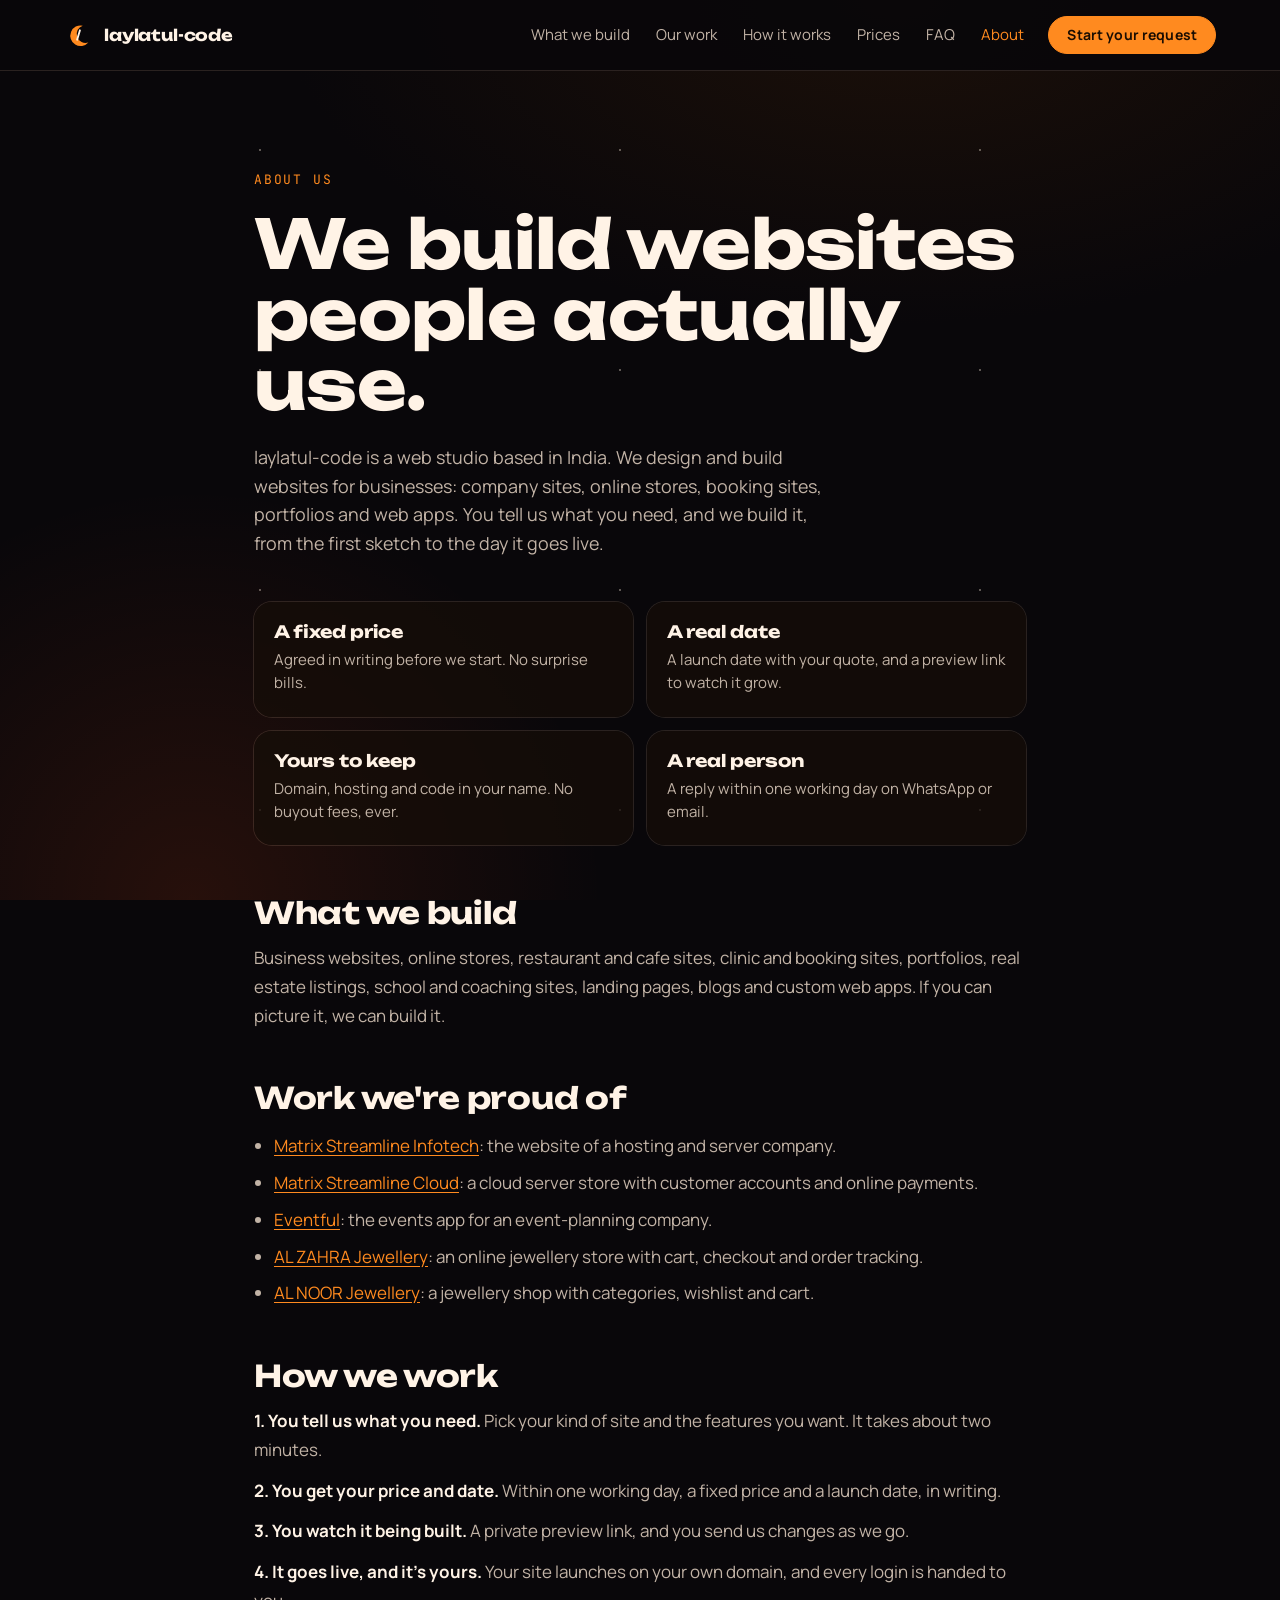
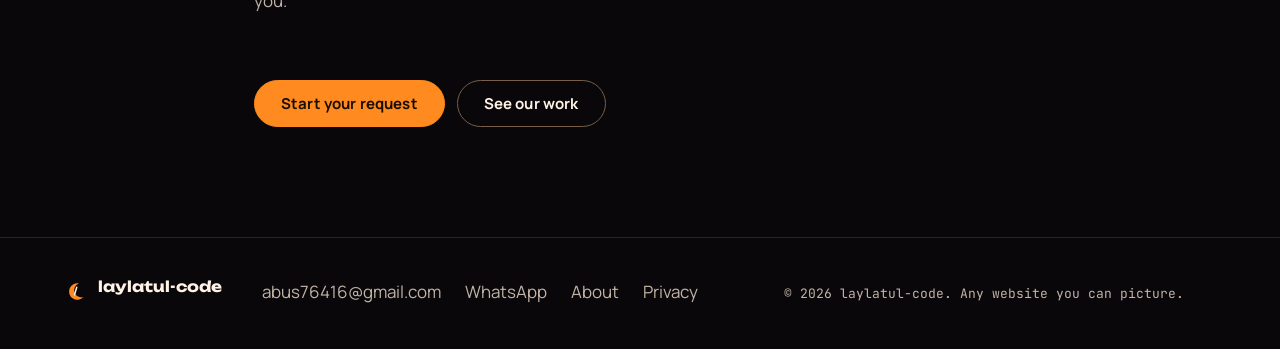
==== laylatul-code/about.html @ 0672c8dd "Our work section, About and Privacy pages, lighter on phones Our work: five live projects (Matrix St" ====
<!doctype html>
<html lang="en">
<head>
<meta charset="utf-8">
<meta name="viewport" content="width=device-width, initial-scale=1">
<title>About laylatul-code | Web studio</title>
<meta name="description" content="laylatul-code is a web studio in India that designs and builds websites for businesses, with a fixed price, a real date and everything in your name.">
<meta name="theme-color" content="#09070A">
<!-- DEPLOY STEP: og:url points at the GitHub Pages demo; change it when the site moves to its own domain. Add og:image once a share image exists. -->
<meta property="og:title" content="About laylatul-code | Web studio">
<meta property="og:description" content="laylatul-code is a web studio in India that designs and builds websites for businesses, with a fixed price, a real date and everything in your name.">
<meta property="og:type" content="website">
<meta property="og:url" content="https://syedjunaid07-max.github.io/laylatul-code/about.html">
<link rel="icon" href="data:image/svg+xml,%3Csvg xmlns='http://www.w3.org/2000/svg' viewBox='0 0 64 64'%3E%3Crect width='64' height='64' rx='14' fill='%2309070A'/%3E%3Cpath d='M40 12a22 22 0 1 0 12 36A18 18 0 1 1 40 12z' fill='%23FF8A1F'/%3E%3Cpath d='M34 22l-6 20' stroke='%23FFF3E6' stroke-width='4' stroke-linecap='round'/%3E%3C/svg%3E">
<link rel="preconnect" href="https://fonts.googleapis.com">
<link rel="preconnect" href="https://fonts.gstatic.com" crossorigin>
<link href="https://fonts.googleapis.com/css2?family=JetBrains+Mono:wght@400;500&family=Manrope:wght@400;500;700&family=Unbounded:wght@500;700&display=swap" rel="stylesheet">
<link rel="stylesheet" href="assets/style.css?v=dev">
</head>
<body>
<a class="skip" href="#main">Skip to content</a>

<div class="env" aria-hidden="true"><div class="stars s1"></div><div class="stars s2"></div><div class="glow"></div></div>

<nav class="nav solid" aria-label="Main">
  <a class="brand" href="./" aria-label="laylatul-code home">
    <svg class="mark" viewBox="0 0 64 64" aria-hidden="true"><path d="M40 12a22 22 0 1 0 12 36A18 18 0 1 1 40 12z" fill="currentColor"/><path d="M34 22l-6 20" stroke="var(--text-primary)" stroke-width="4" stroke-linecap="round"/></svg>
    <span>laylatul-code</span>
  </a>
  <div class="nav-links">
    <a href="./#types">What we build</a>
    <a href="./#work">Our work</a>
    <a href="./#how">How it works</a>
    <a href="./#prices">Prices</a>
    <a href="./#faq">FAQ</a>
    <a href="about.html" aria-current="page">About</a>
  </div>
  <a class="btn btn-sm" href="./#build">Start your request</a>
</nav>

<main id="main" class="page" tabindex="-1">
  <p class="label">About us</p>
  <h1>We build websites people actually use.</h1>
  <p class="lede">laylatul-code is a web studio based in India. We design and build websites for businesses: company sites, online stores, booking sites, portfolios and web apps. You tell us what you need, and we build it, from the first sketch to the day it goes live.</p>

  <div class="facts">
    <div class="fact"><b>A fixed price</b>Agreed in writing before we start. No surprise bills.</div>
    <div class="fact"><b>A real date</b>A launch date with your quote, and a preview link to watch it grow.</div>
    <div class="fact"><b>Yours to keep</b>Domain, hosting and code in your name. No buyout fees, ever.</div>
    <div class="fact"><b>A real person</b>A reply within one working day on WhatsApp or email.</div>
  </div>

  <div class="prose">
    <h2>What we build</h2>
    <p>Business websites, online stores, restaurant and cafe sites, clinic and booking sites, portfolios, real estate listings, school and coaching sites, landing pages, blogs and custom web apps. If you can picture it, we can build it.</p>

    <h2>Work we're proud of</h2>
    <ul>
      <li><a href="https://www.matrixstreamline.com/" target="_blank" rel="noopener">Matrix Streamline Infotech</a>: the website of a hosting and server company.</li>
      <li><a href="https://my.matrixstreamline.com" target="_blank" rel="noopener">Matrix Streamline Cloud</a>: a cloud server store with customer accounts and online payments.</li>
      <li><a href="https://app.heyeventful.com/events" target="_blank" rel="noopener">Eventful</a>: the events app for an event-planning company.</li>
      <li><a href="https://alzahrajewels.com/" target="_blank" rel="noopener">AL ZAHRA Jewellery</a>: an online jewellery store with cart, checkout and order tracking.</li>
      <li><a href="https://syedjunaid07-max.github.io/alnoor-jewellery/shop.html" target="_blank" rel="noopener">AL NOOR Jewellery</a>: a jewellery shop with categories, wishlist and cart.</li>
    </ul>

    <h2>How we work</h2>
    <p><strong>1. You tell us what you need.</strong> Pick your kind of site and the features you want. It takes about two minutes.</p>
    <p><strong>2. You get your price and date.</strong> Within one working day, a fixed price and a launch date, in writing.</p>
    <p><strong>3. You watch it being built.</strong> A private preview link, and you send us changes as we go.</p>
    <p><strong>4. It goes live, and it's yours.</strong> Your site launches on your own domain, and every login is handed to you.</p>
  </div>

  <div class="page-cta">
    <a class="btn" href="./#build">Start your request</a>
    <a class="btn btn-ghost" href="./#work">See our work</a>
  </div>
</main>

<footer class="foot">
  <div class="foot-brand"><svg class="mark" viewBox="0 0 64 64" aria-hidden="true"><path d="M40 12a22 22 0 1 0 12 36A18 18 0 1 1 40 12z" fill="currentColor"/><path d="M34 22l-6 20" stroke="var(--text-primary)" stroke-width="4" stroke-linecap="round"/></svg><span>laylatul-code</span></div>
  <div class="foot-links">
    <a href="mailto:abus76416@gmail.com">abus76416@gmail.com</a>
    <a href="./#build">WhatsApp</a>
    <a href="about.html">About</a>
    <a href="privacy.html">Privacy</a>
  </div>
  <p class="mono small">&copy; <span id="yr">2026</span> laylatul-code. Any website you can picture.</p>
</footer>
<script>document.getElementById('yr').textContent = new Date().getFullYear();</script>
</body>
</html>
---- laylatul-code/assets/style.css ----
:root{
  --canvas:#09070A;
  --panel:#15100F;
  --panel-2:#1E1612;
  --accent:#FF8A1F;
  --accent-hover:#FFB352;
  --accent-muted:rgba(255,138,31,.22);
  --violet:#FF4D1F;
  --text-secondary:#C2B3A6;
  --text-primary:#FFF3E6;
  --line:rgba(214,180,150,.16);
  --line-strong:#7A5E48;
  --ink:#1a0d02;
  --ease-out:cubic-bezier(.16,1,.3,1);
  --ease-io:cubic-bezier(.65,0,.35,1);
  --f-display:"Unbounded",system-ui,sans-serif;
  --f-body:"Manrope",system-ui,sans-serif;
  --f-mono:"JetBrains Mono",ui-monospace,monospace;
  --tshadow:0 1px 2px rgba(6,4,4,.95),0 3px 12px rgba(6,4,4,.78),0 10px 44px rgba(6,4,4,.8);
  --gut:clamp(16px,5vw,72px);
}
*{box-sizing:border-box}
html{overflow-x:hidden;overflow-x:clip;scroll-behavior:smooth;-webkit-text-size-adjust:100%}
body{margin:0;overflow-x:hidden;overflow-x:clip;background:var(--canvas);color:var(--text-primary);font:400 17px/1.6 var(--f-body);-webkit-font-smoothing:antialiased;animation:pagein .9s var(--ease-out) both}
@keyframes pagein{from{opacity:0}to{opacity:1}}
h1,h2,h3{font-family:var(--f-display);font-weight:700;line-height:1.08;letter-spacing:-.01em;margin:0}
h2{font-size:clamp(30px,4.6vw,58px)}
h3{font-size:clamp(17px,1.5vw,20px);font-weight:500;line-height:1.25}
p{margin:0}
a{color:inherit}
.mono,.label,.kicker{font-family:var(--f-mono)}
.label{font-size:13px;letter-spacing:.14em;text-transform:uppercase;color:var(--accent);margin-bottom:18px}
.lede{color:var(--text-secondary);font-size:clamp(17px,1.4vw,19px);max-width:52ch;margin-top:18px}
.small{font-size:13px}
.skip{position:fixed;left:16px;top:-60px;z-index:100;background:var(--accent);color:var(--ink);padding:10px 16px;border-radius:10px;font-weight:700;transition:top .3s var(--ease-out)}
.skip:focus{top:16px}
:focus-visible{outline:2px solid var(--accent);outline-offset:3px;border-radius:6px}
main:focus{outline:none}

/* buttons */
.btn{--b:var(--accent);display:inline-flex;align-items:center;justify-content:center;gap:10px;padding:15px 26px;border-radius:999px;border:1.5px solid var(--b);background:var(--accent);color:var(--ink);font:700 15px/1 var(--f-body);letter-spacing:.01em;text-decoration:none;cursor:pointer;position:relative;transition:background .35s var(--ease-out),color .35s var(--ease-out),transform .35s var(--ease-out),box-shadow .35s var(--ease-out)}
.btn:hover{background:var(--accent-hover);transform:translateY(-2px);box-shadow:0 10px 30px -8px rgba(255,138,31,.55)}
.btn-ghost{background:transparent;color:var(--text-primary);--b:var(--line-strong)}
.btn-ghost:hover{background:rgba(255,138,31,.08);color:var(--accent-hover);border-color:var(--accent);box-shadow:none}
.btn-sm{padding:11px 18px;font-size:14px}
@media (pointer:coarse){.btn{min-height:44px;display:inline-flex;align-items:center;justify-content:center}}

/* environment layer */
.env{position:fixed;inset:0;z-index:-1;pointer-events:none;overflow:hidden;background:radial-gradient(ellipse 80% 60% at 70% 0%,#1c1009 0%,var(--canvas) 60%)}
.stars{position:absolute;inset:-50% 0 0 0;background-repeat:repeat}
.stars.s1{background-image:radial-gradient(1px 1px at 20px 30px,#ffe1c2 50%,transparent 51%),radial-gradient(1px 1px at 140px 90px,#ffc896 50%,transparent 51%),radial-gradient(1.5px 1.5px at 260px 160px,#fff0de 50%,transparent 51%),radial-gradient(1px 1px at 320px 20px,#ffb070 50%,transparent 51%);background-size:360px 220px;opacity:.35;animation:drift 120s linear infinite;animation-delay:-30s}
.stars.s2{background-image:radial-gradient(1px 1px at 60px 120px,#FF8A1F 50%,transparent 51%),radial-gradient(1px 1px at 200px 40px,#ff9a5a 50%,transparent 51%);background-size:300px 300px;opacity:.25;animation:drift 90s linear infinite;animation-delay:-12s}
.env .glow{position:absolute;width:70vmax;height:70vmax;left:-20vmax;bottom:-35vmax;border-radius:50%;background:radial-gradient(circle,rgba(255,80,20,.12),transparent 65%);animation:breathe 70s ease-in-out infinite;animation-delay:-20s}
@keyframes drift{to{transform:translateY(50%)}}
@keyframes breathe{50%{transform:translate(10vmax,-6vmax) scale(1.15)}}
body.paused *,body.paused *::before,body.paused *::after{animation-play-state:paused!important}

/* nav */
.nav{position:fixed;top:0;left:0;right:0;z-index:50;display:flex;align-items:center;gap:24px;padding:16px var(--gut);transition:background .5s var(--ease-out),border-color .5s;border-bottom:1px solid transparent}
.nav.solid{background:rgba(9,7,10,.93);border-color:var(--line)}
.brand{display:flex;align-items:center;gap:10px;text-decoration:none;font:700 16px/1 var(--f-display);letter-spacing:-.01em}
.mark{width:30px;height:30px;color:var(--accent)}
.nav-links{display:flex;gap:26px;margin-left:auto}
.nav-links a{font-size:15px;color:var(--text-secondary);text-decoration:none;transition:color .3s}
.nav-links a:hover{color:var(--text-primary)}
@media (max-width:900px){.nav-links{display:none}.nav .btn{margin-left:auto}}
@media (max-width:420px){.brand span{display:none}}

/* hero */
.hero{position:relative;height:600vh}
.stage{position:sticky;top:0;height:100vh;height:100svh;overflow:hidden}
.poster,.night,#hero-video{position:absolute;inset:0;width:100%;height:100%}
.poster{background:radial-gradient(ellipse 60% 50% at 64% 62%,rgba(255,138,31,.10),transparent 70%),linear-gradient(180deg,#060405 0%,#120b08 70%,#09070A 100%);background-size:cover;background-position:center}
#hero-video{object-fit:cover;opacity:0;transition:opacity 1s var(--ease-out);will-change:transform;transform:translateZ(0)}
.stage.video-ready #hero-video{opacity:1}
.stage.video-ready .night{opacity:0}
.night{transition:opacity 1s var(--ease-out)}
.scrim{position:absolute;inset:0;pointer-events:none;background:radial-gradient(ellipse 120% 90% at 60% 45%,rgba(10,8,8,0) 35%,rgba(8,6,6,.62) 100%)}
.ring{position:absolute;right:var(--gut);bottom:32px;width:40px;height:40px;color:var(--accent);opacity:0;transform:rotate(-90deg);transition:opacity .5s}
.stage.loading .ring{opacity:.8}

.band{position:absolute;left:var(--gut);top:50%;transform:translateY(-50%);width:min(560px,40vw);opacity:0;text-shadow:var(--tshadow);pointer-events:none;z-index:3}
.band.live{pointer-events:auto}
.band::before{content:"";position:absolute;inset:-26% -22%;z-index:-1;pointer-events:none;opacity:calc(.35 + .65*var(--k,1));background:radial-gradient(ellipse 74% 66% at 45% 50%,rgba(6,6,6,.9) 0%,rgba(6,6,6,.7) 48%,rgba(6,6,6,0) 78%)}
.band h1,.band h2{font-size:clamp(34px,5.2vw,74px);line-height:1.04}
.band .sub{margin-top:22px;color:#F2E3D3;font-size:clamp(17px,1.5vw,20px);max-width:40ch}
.band .btn{text-shadow:none}
.kicker{display:inline-block;font-size:13px;letter-spacing:.12em;color:var(--accent);margin-bottom:22px;padding:7px 12px}
.chip{background:rgba(10,7,6,.82);border:1px solid rgba(150,110,80,.35);border-radius:10px;text-shadow:0 1px 3px rgba(6,4,4,.85)}
.b4::before{opacity:calc(.35 + .65*var(--k,1));background:radial-gradient(ellipse 74% 66% at 40% 50%,rgba(6,6,6,.9) 0%,rgba(6,6,6,.7) 48%,rgba(6,6,6,0) 78%)}
.cta-row{display:flex;flex-wrap:wrap;gap:14px;margin-top:30px}

/* split text */
.vh{position:absolute!important;width:1px;height:1px;overflow:hidden;clip:rect(0 0 0 0);white-space:nowrap}
.split .w{display:inline-block;white-space:nowrap}
.split .c{display:inline-block;will-change:transform,opacity}
/* drift-down: words fall into place */
.fx-drift .w{--kc:clamp(0,(var(--k,0) - var(--th,0))*2.8,1);opacity:var(--kc);transform:translateY(calc((1 - var(--kc))*-26px))}
.fx-drift .sub,.fx-drift .kicker,.fx-drift .cta-row{opacity:clamp(0,(var(--k,0) - .45)*3,1);transform:translateY(calc((1 - clamp(0,(var(--k,0) - .45)*3,1))*-12px))}
/* blur-to-sharp: mist clearing */
.h-blur{position:relative;display:grid}
.h-blur span{grid-area:1/1}
.h-blur .soft{filter:blur(10px);opacity:calc(1 - var(--k,0))}
.h-blur .sharp{opacity:var(--k,0);transform:scale(calc(.97 + .03*var(--k,0)))}
.fx-blur .sub{opacity:clamp(0,(var(--k,0) - .5)*3,1)}
/* scatter: particles gathering */
.fx-scatter .c{--kc:clamp(0,(var(--k,0) - var(--th,0))*2.6,1);opacity:var(--kc);transform:translate(calc((1 - var(--kc))*var(--jx,0px)),calc((1 - var(--kc))*var(--jy,0px))) rotate(calc((1 - var(--kc))*var(--jr,0deg)))}
.fx-scatter .sub{opacity:clamp(0,(var(--k,0) - .6)*3,1)}
/* rise into staged settle */
.fx-rise .w{--kc:clamp(0,(var(--k,0) - var(--th,0))*3,1);opacity:var(--kc);transform:translateY(calc((1 - var(--kc))*34px))}
.fx-rise .sub{--ks:clamp(0,(var(--k,0) - .62)*4,1);opacity:var(--ks);transform:translateY(calc((1 - var(--ks))*14px))}
.fx-rise .cta-row{--kb:clamp(0,(var(--k,0) - .76)*5,1);opacity:var(--kb);transform:translateY(calc((1 - var(--kb))*14px))}

.static-copy{display:none}
.cue{position:absolute;left:50%;bottom:26px;transform:translateX(-50%);display:flex;flex-direction:column;align-items:center;gap:8px;font:500 11px/1 var(--f-mono);letter-spacing:.2em;text-transform:uppercase;color:var(--text-secondary);transition:opacity .5s}
.cue i{width:1px;height:34px;background:linear-gradient(var(--accent),transparent);animation:cue 2.4s var(--ease-io) infinite;transform-origin:top}
@keyframes cue{0%{transform:scaleY(0)}50%{transform:scaleY(1)}100%{transform:scaleY(1);opacity:0}}
.stage.scrolled .cue{opacity:0}
.hud{position:absolute;right:var(--gut);bottom:30px;z-index:4;display:flex;gap:10px;align-items:baseline;padding:10px 14px;font:500 12px/1 var(--f-mono);letter-spacing:.12em;text-transform:uppercase;color:var(--text-secondary)}
.hud-n{color:var(--accent)}
.hud-t{color:var(--text-primary)}
.ring{bottom:84px}
@media (max-height:560px){.cue,.ring,.hud{display:none}}

/* phones and narrow screens: the journey plays full width, captions sit low, the action stays up top */
@media (max-width: 720px){
  .band,.b2{left:16px;right:16px;width:auto;top:auto;bottom:max(84px,11svh);transform:none;text-align:left}
  .band h1,.band h2{font-size:clamp(30px,9vw,44px)}
  .band .sub{margin-top:14px;font-size:16px}
  .band::before{inset:-30% -12% -20% -12%;background:radial-gradient(ellipse 80% 70% at 40% 55%,rgba(6,4,4,.78) 0%,rgba(6,4,4,.5) 50%,rgba(6,4,4,0) 78%)}
  .kicker{margin-bottom:14px}
  .cta-row{margin-top:20px}
  .hud{top:76px;bottom:auto;right:16px;padding:8px 10px;font-size:10px}
  .hud-l{display:none}
  .cue{bottom:18px}
}
/* static hero gates (must match JS GATES exactly) */
@media (orientation: landscape) and (pointer: coarse) and (max-height: 560px),(prefers-reduced-motion: reduce){
  .hero{height:auto}
  .stage{position:relative;height:auto;min-height:100svh;display:flex;align-items:flex-end}
  .band,#hero-video,.ring,.cue,.hud{display:none}
  .static-copy{display:block;position:relative;z-index:3;padding:120px var(--gut) 64px;text-shadow:var(--tshadow);max-width:720px}
  .static-copy::before{content:"";position:absolute;inset:10% -10% -10% -10%;z-index:-1;background:radial-gradient(ellipse 80% 70% at 40% 60%,rgba(6,4,4,.7),rgba(6,4,4,0) 76%)}
  .static-copy h1{font-size:clamp(32px,8.4vw,56px);line-height:1.06}
  .static-copy .sub{margin-top:18px;color:#F2E3D3;font-size:17px;max-width:40ch}
  .static-copy .btn{text-shadow:none}
}
/* slow-phone fallback: JS adds .hero-static, same rules as the gates above */
html.hero-static .hero{height:auto}
html.hero-static .stage{position:relative;height:auto;min-height:100svh;display:flex;align-items:flex-end}
html.hero-static .band,html.hero-static #hero-video,html.hero-static .ring,html.hero-static .cue,html.hero-static .hud{display:none}
html.hero-static .static-copy{display:block;position:relative;z-index:3;padding:120px var(--gut) 64px;text-shadow:var(--tshadow);max-width:720px}
html.hero-static .static-copy::before{content:"";position:absolute;inset:10% -10% -10% -10%;z-index:-1;background:radial-gradient(ellipse 80% 70% at 40% 60%,rgba(6,4,4,.7),rgba(6,4,4,0) 76%)}
html.hero-static .static-copy h1{font-size:clamp(32px,8.4vw,56px);line-height:1.06}
html.hero-static .static-copy .sub{margin-top:18px;color:#F2E3D3;font-size:17px;max-width:40ch}
html.hero-static .static-copy .btn{text-shadow:none}

/* sections */
main{position:relative;z-index:2}
section{position:relative;padding:clamp(90px,12vw,160px) var(--gut)}
.sec-head{max-width:820px;margin-bottom:clamp(40px,6vw,70px)}
.sec-head.center{margin-inline:auto;text-align:center}
.sec-head.center .lede{margin-inline:auto}

/* reveal choreography */
.reveal>*{opacity:0;transform:translateY(26px);transition:opacity .9s var(--ease-out),transform .9s var(--ease-out)}
.reveal.in>*{opacity:1;transform:none}
.reveal.in>*:nth-child(2){transition-delay:.08s}
.reveal.in>*:nth-child(3){transition-delay:.16s}
.reveal.in>*:nth-child(4){transition-delay:.24s}
.reveal.in>*:nth-child(5){transition-delay:.32s}
.reveal.in>*:nth-child(6){transition-delay:.4s}
.reveal.in>*:nth-child(7){transition-delay:.48s}
.reveal.in>*:nth-child(8){transition-delay:.56s}
.reveal.in>*:nth-child(9){transition-delay:.64s}
.reveal.in>*:nth-child(10){transition-delay:.72s}
.reveal.settled>*,.reveal.settled>*:nth-child(n){transition-delay:0s!important}

/* problem */
.problem{text-align:center;padding-top:clamp(110px,14vw,180px)}
.problem h2{margin-bottom:clamp(40px,5vw,64px)}
.quotes{list-style:none;margin:0 auto;padding:0;max-width:880px;display:grid;gap:clamp(18px,2.4vw,28px)}
.quotes li{position:relative;font:500 clamp(18px,2.2vw,28px)/1.35 var(--f-body);color:var(--text-primary);opacity:calc(1 - .55*var(--d,0));transition:opacity .4s;justify-self:center;max-width:36ch}
.quotes li:nth-child(even){font-style:italic}
.strike{background:linear-gradient(var(--accent),var(--accent)) no-repeat 0 58%/calc(var(--d,0)*100%) 2px;-webkit-box-decoration-break:slice;box-decoration-break:slice;padding:0 .1em;filter:drop-shadow(0 0 5px rgba(255,138,31,.45))}
.not-here{margin-top:clamp(40px,5vw,60px);font:700 clamp(40px,7vw,92px)/1 var(--f-display);color:var(--accent);opacity:var(--n,0);transform:scale(calc(.9 + .1*var(--n,0)));text-shadow:0 0 40px rgba(255,138,31,.35)}

/* promises: sticky title left, list right */
.promises{display:grid;grid-template-columns:minmax(0,5fr) minmax(0,7fr);gap:clamp(30px,6vw,100px);align-items:start}
.promises-head{position:sticky;top:120px}
.promise-list{list-style:none;margin:0;padding:0;display:grid;gap:0}
.promise-list li{display:grid;grid-template-columns:auto 1fr;gap:26px;align-items:baseline;padding:32px 0;border-top:1px solid var(--line)}
.promise-list li:last-child{border-bottom:1px solid var(--line)}
.promise-list .num{font:500 15px/1 var(--f-mono);color:var(--accent)}
.promise-list h3{font-size:clamp(20px,2vw,26px);margin-bottom:10px}
.promise-list p{color:var(--text-secondary);max-width:48ch}
@media (max-width:860px){.promises{grid-template-columns:1fr}.promises-head{position:static}}

/* types */
.type-grid{display:grid;grid-template-columns:repeat(5,minmax(0,1fr));gap:14px}
.type{position:relative;display:flex;flex-direction:column;align-items:flex-start;gap:6px;text-align:left;padding:22px 20px 22px;border-radius:18px;border:1px solid var(--line);background:linear-gradient(180deg,rgba(32,22,16,.75),rgba(22,15,11,.6));color:var(--text-primary);font:inherit;cursor:pointer;overflow:hidden;transition:border-color .4s var(--ease-out),transform .4s var(--ease-out),background .4s}
.type::after{content:"";position:absolute;inset:0;border-radius:inherit;background:radial-gradient(circle at 30% 0%,rgba(255,138,31,.18),transparent 60%);opacity:0;transition:opacity .4s}
.type:hover{border-color:var(--line-strong);transform:translateY(-4px)}
.type:hover::after{opacity:1}
.type svg{width:40px;height:40px;fill:none;stroke:var(--accent);stroke-width:1.8;stroke-linecap:round;stroke-linejoin:round;margin-bottom:12px}
.type b{font:500 16px/1.25 var(--f-display)}
.type span{font-size:14px;color:var(--text-secondary);line-height:1.4}
@media (max-width:1100px){.type-grid{grid-template-columns:repeat(3,minmax(0,1fr))}}
@media (max-width:620px){.type-grid{grid-template-columns:repeat(2,minmax(0,1fr))}.type{padding:18px 16px}}

/* how */
.how{overflow:hidden}
.steps{position:relative}
.steps-line{position:absolute;left:12.5%;right:12.5%;top:60px;width:75%;height:20px;overflow:visible}
.steps-line path{fill:none;stroke:var(--accent);stroke-width:2;stroke-dasharray:1;stroke-dashoffset:calc(1 - var(--d,0));vector-effect:non-scaling-stroke;filter:drop-shadow(0 0 6px rgba(255,138,31,.7))}
.steps ol{list-style:none;margin:0;padding:0;display:grid;grid-template-columns:repeat(4,minmax(0,1fr));gap:clamp(18px,3vw,40px);text-align:center}
.step-art{width:120px;height:120px;margin:0 auto 22px;border-radius:50%;display:grid;place-items:center;background:radial-gradient(circle,var(--panel-2),var(--canvas) 72%);border:1px solid var(--line);position:relative}
.step-art::after{content:"";position:absolute;inset:-6px;border-radius:50%;box-shadow:0 0 28px rgba(255,138,31,.35);opacity:0;animation:pulse 5s ease-in-out infinite}
.how.live .step-art::after{animation-name:pulse}
.how:not(.live) .step-art::after{animation-name:none}
.steps li:nth-child(2) .step-art::after{animation-delay:-1.2s}
.steps li:nth-child(3) .step-art::after{animation-delay:-2.4s}
.steps li:nth-child(4) .step-art::after{animation-delay:-3.6s}
@keyframes pulse{50%{opacity:1}}
.step-art svg{width:64px;height:64px;fill:none;stroke:var(--accent);stroke-width:2;stroke-linecap:round;stroke-linejoin:round}
.steps .num{display:block;font:500 13px/1 var(--f-mono);color:var(--accent);letter-spacing:.14em;margin-bottom:12px}
.steps h3{margin-bottom:10px}
.steps p{color:var(--text-secondary);font-size:16px;max-width:28ch;margin-inline:auto}
@media (max-width:900px){.steps ol{grid-template-columns:repeat(2,minmax(0,1fr));row-gap:50px}.steps-line{display:none}}
@media (max-width:520px){.steps ol{grid-template-columns:1fr}}

/* prices */
.plans{display:grid;grid-template-columns:repeat(3,minmax(0,1fr));gap:18px;align-items:stretch}
.plan{position:relative;display:flex;flex-direction:column;padding:34px 30px 30px;border-radius:24px;border:1px solid var(--line);background:linear-gradient(180deg,rgba(32,22,16,.8),rgba(22,15,11,.55))}
.plan.featured{border-color:rgba(255,138,31,.55);background:linear-gradient(180deg,rgba(52,30,14,.9),rgba(22,15,11,.7))}
.plan.featured::before{content:"";position:absolute;inset:-1px;border-radius:inherit;box-shadow:0 0 50px -10px rgba(255,138,31,.45);opacity:.5;pointer-events:none;animation:pulse 6s ease-in-out infinite;animation-delay:-2s}
.plan .tag{position:absolute;top:-13px;left:30px;font:500 12px/1 var(--f-mono);letter-spacing:.08em;background:var(--accent);color:var(--ink);padding:7px 12px;border-radius:999px}
.plan h3{font-size:22px}
.price{font:700 clamp(32px,3.4vw,44px)/1 var(--f-display);margin:18px 0 12px}
.price small{display:block;font:400 13px/1 var(--f-mono);color:var(--text-secondary);margin-bottom:8px;letter-spacing:.08em}
.fit{color:var(--text-secondary);font-size:15px;min-height:3.2em}
.plan ul{list-style:none;margin:24px 0 30px;padding:0;display:grid;gap:12px;font-size:15px}
.plan li{display:flex;gap:12px;align-items:baseline}
.plan li::before{content:"";flex:none;width:7px;height:7px;border-radius:50%;background:var(--accent);box-shadow:0 0 8px var(--accent);transform:translateY(-2px)}
.plan .btn{margin-top:auto;width:100%}
@media (max-width:960px){.plans{grid-template-columns:1fr;max-width:520px}}

/* builder */
.builder{display:grid;grid-template-columns:minmax(0,7fr) minmax(0,5fr);gap:clamp(24px,4vw,60px);align-items:start}
.bform fieldset{border:0;margin:0 0 34px;padding:0}
.bform legend{font:500 clamp(17px,1.6vw,20px)/1.3 var(--f-display);margin-bottom:16px;display:flex;align-items:baseline;gap:12px;padding:0}
.bform legend .mono{font-size:13px;color:var(--accent);border:1px solid var(--line-strong);border-radius:999px;width:28px;height:28px;display:inline-grid;place-items:center;flex:none;transform:translateY(-2px)}
.chips{display:flex;flex-wrap:wrap;gap:10px}
.chips label{position:relative;cursor:pointer}
.chips input{position:absolute;opacity:0;inset:0;margin:0;cursor:pointer}
.chips span{display:inline-flex;align-items:center;min-height:42px;padding:9px 16px;border-radius:999px;border:1px solid var(--line-strong);font-size:15px;color:var(--text-secondary);transition:background .3s var(--ease-out),color .3s,border-color .3s,box-shadow .3s}
.chips label:hover span{color:var(--text-primary);border-color:var(--accent)}
.chips input:checked+span{background:rgba(255,138,31,.14);color:var(--text-primary);border-color:var(--accent);box-shadow:0 0 18px -4px rgba(255,138,31,.6)}
.chips input:focus-visible+span{outline:2px solid var(--accent);outline-offset:3px}
.two{display:grid;grid-template-columns:1fr 1fr;gap:14px;margin-bottom:14px}
.field{display:flex;flex-direction:column;gap:7px;font-size:14px;color:var(--text-secondary)}
.field input,.field select,.field textarea{width:100%;font:500 16px/1.4 var(--f-body);color:var(--text-primary);background:rgba(22,15,11,.8);border:1px solid var(--line-strong);border-radius:12px;padding:13px 14px;transition:border-color .3s,box-shadow .3s}
.field select{appearance:none;background-image:linear-gradient(45deg,transparent 50%,var(--accent) 50%),linear-gradient(135deg,var(--accent) 50%,transparent 50%);background-position:calc(100% - 20px) 55%,calc(100% - 14px) 55%;background-size:6px 6px;background-repeat:no-repeat;padding-right:40px}
.field select option{background:var(--panel);color:var(--text-primary)}
.field input::placeholder,.field textarea::placeholder{color:#8f7a6a}
.field input:focus,.field select:focus,.field textarea:focus{outline:none;border-color:var(--accent);box-shadow:0 0 0 3px rgba(255,138,31,.18)}
.field textarea{resize:vertical}
.err{color:var(--accent);min-height:1.6em;font-size:15px;margin-bottom:6px}
.send-row{display:flex;flex-wrap:wrap;gap:14px}
.done{margin-top:28px;padding:24px 26px;border-radius:18px;border:1px solid rgba(255,138,31,.5);background:rgba(255,138,31,.07);animation:donein .7s var(--ease-out)}
.done h3{color:var(--accent);margin-bottom:8px}
.done p{color:var(--text-secondary);margin-bottom:16px}
@keyframes donein{from{opacity:0;transform:translateY(10px)}}
@media (max-width:560px){.two{grid-template-columns:1fr}}

.blueprint{position:sticky;top:110px;padding:22px;border-radius:24px;border:1px solid var(--line);background:radial-gradient(ellipse at 50% 30%,rgba(255,138,31,.07),transparent 70%),rgba(14,10,8,.85)}
.bp-label{display:flex;justify-content:space-between;font-size:12px;letter-spacing:.08em;color:var(--text-secondary);margin-bottom:14px}
.bp-label #bp-title{color:var(--accent)}
#bp{width:100%;height:auto;display:block;overflow:visible}
#bp g{fill:none;stroke:var(--accent);stroke-width:1.6;stroke-linecap:round;stroke-linejoin:round}
#bp .frame{stroke:var(--line-strong)}
#bp .frame circle{fill:var(--line-strong);stroke:none}
#bp .grp{opacity:0;transform:translateY(8px) scale(.98);transform-box:fill-box;transform-origin:center;transition:opacity .7s var(--ease-out),transform .7s var(--ease-out)}
#bp .grp.on{opacity:1;transform:none;filter:drop-shadow(0 0 4px rgba(255,138,31,.55))}
.bp-note{font-size:14px;color:var(--text-secondary);margin-top:14px;text-align:center}
@media (max-width:960px){.builder{grid-template-columns:1fr}.blueprint{position:relative;top:0;order:-1}}

/* faq */
.faq{display:grid;grid-template-columns:minmax(0,4fr) minmax(0,8fr);gap:clamp(30px,6vw,100px)}
.faq-list details{border-top:1px solid var(--line)}
.faq-list details:last-child{border-bottom:1px solid var(--line)}
.faq-list summary{list-style:none;cursor:pointer;display:flex;justify-content:space-between;align-items:center;gap:20px;padding:24px 0;font:500 clamp(17px,1.6vw,20px)/1.35 var(--f-display);transition:color .3s}
.faq-list summary::-webkit-details-marker{display:none}
.faq-list summary::after{content:"";flex:none;width:14px;height:14px;background:linear-gradient(var(--accent),var(--accent)) center/100% 2px no-repeat,linear-gradient(var(--accent),var(--accent)) center/2px 100% no-repeat;transition:transform .45s var(--ease-out)}
.faq-list details[open] summary::after{transform:rotate(45deg)}
.faq-list summary:hover{color:var(--accent-hover)}
.faq-list details p{color:var(--text-secondary);padding:0 0 26px;max-width:60ch;animation:faqin .5s var(--ease-out)}
@keyframes faqin{from{opacity:0;transform:translateY(-6px)}}
@media (max-width:860px){.faq{grid-template-columns:1fr}}

/* final */
.final{text-align:center;display:flex;flex-direction:column;align-items:center;padding-bottom:clamp(110px,14vw,170px)}
.final-mark{width:84px;height:84px;margin-bottom:34px;fill:none;stroke:var(--accent);stroke-width:2.2;stroke-linecap:round;filter:drop-shadow(0 0 14px rgba(255,138,31,.55));animation:float 7s ease-in-out infinite;animation-delay:-2s}
@keyframes float{50%{transform:translateY(-8px)}}
.final h2{max-width:18ch}
.final .lede{margin:22px auto 36px}

.foot{position:relative;z-index:2;display:flex;flex-wrap:wrap;align-items:baseline;gap:20px 40px;padding:36px var(--gut) 44px;border-top:1px solid var(--line);color:var(--text-secondary)}
.foot-brand{display:flex;align-items:center;gap:10px;font:700 15px/1 var(--f-display);color:var(--text-primary)}
.foot-brand .mark{width:24px;height:24px;transform:translateY(5px)}
.foot-links{display:flex;flex-wrap:wrap;gap:24px}
.foot-links a{color:var(--text-secondary);text-decoration:none}
.foot-links a:hover{color:var(--accent)}
.foot .small{margin-left:auto}
@media (max-width:700px){.foot .small{margin-left:0;width:100%}}

/* reduced motion: final states, nothing moves */
@media (prefers-reduced-motion: reduce){
  *,*::before,*::after{animation:none!important;transition:none!important;transition-delay:0s!important;scroll-behavior:auto!important}
  .reveal>*{opacity:1;transform:none}
  .quotes li{--d:1}
  .not-here{--n:1}
  .steps-line{--d:1}
}
body.pinned .quotes li{--d:1!important}
body.pinned .not-here{--n:1!important}
body.pinned .steps-line{--d:1!important}

/* living elements rest off-screen */
.prices:not(.live) .plan.featured::before,.final:not(.live) .final-mark,.how:not(.live) .step-art::after{animation-play-state:paused}

/* the living orb layer travels over the whole page, never catching clicks */
.orb-layer{position:absolute;inset:0;width:100%;height:100%;pointer-events:none;z-index:2}   /* inside the hero: above the journey, below the captions */

/* tech particles sit behind the page content (main and footer stack above them) */
.tech-layer{position:fixed;inset:0;width:100%;height:100%;pointer-events:none;z-index:1}

/* custom cursor on mouse devices: the native arrow hides, text fields keep their typing caret */
html.cursor-on,html.cursor-on *{cursor:none!important}
html.cursor-on input:not([type="range"]):not([type="radio"]):not([type="checkbox"]),html.cursor-on textarea{cursor:text!important}
.cursor-layer{position:fixed;inset:0;width:100%;height:100%;pointer-events:none;z-index:9999}

/* phones: a lighter text shadow keeps the animated captions cheap to repaint */
@media (pointer: coarse),(max-width: 820px){
  :root{--tshadow:0 1px 2px rgba(6,4,4,.95),0 4px 14px rgba(6,4,4,.8)}
  .h-blur .soft{display:none}   /* the blurred copy is costly on phones; a plain fade reads the same */
  .h-blur .sharp{transform:translateY(calc((1 - var(--k,0))*10px))}
}

/* phones: the hero is four full-screen pages over the pinned journey; the page scrolls freely, no snapping */
.hero.phone{height:auto}
.hero.phone .stage{margin-bottom:-100vh;margin-bottom:-100svh}
.hero.phone .cue{display:none}
.hero.phone .panel{position:relative;z-index:3;height:100vh;height:100svh;display:flex;align-items:flex-end;padding:0 16px max(84px,11svh);scroll-snap-align:start;scroll-snap-stop:always}
.hero.phone .band{position:relative;inset:auto;width:100%;transform:none;opacity:0;translate:0 26px;transition:opacity .7s var(--ease-out),translate .7s var(--ease-out)}
.hero.phone .panel.in .band{opacity:1;translate:0 0}
html.snap{scroll-snap-type:y mandatory}
html.snap main > section,html.snap .foot{scroll-snap-align:start}
@media (prefers-reduced-motion: reduce){.hero.phone .band{opacity:1;translate:none}}

/* Explore: glides the page down through the journey */
.btn-explore svg{width:18px;height:18px;fill:none;stroke:currentColor;stroke-width:2.2;stroke-linecap:round;stroke-linejoin:round;animation:nudge 2.4s var(--ease-io) infinite}
@keyframes nudge{50%{transform:translateY(4px)}}
html.gliding,html.gliding body{scroll-snap-type:none!important}

/* the scroll line: replaces the browser's scrollbar with a glowing track and a small orb riding it.
   It lights up while the page moves; grab the orb (finger or mouse) and it swells, spins faster and names the section you're in. */
html{scrollbar-width:none}
html::-webkit-scrollbar{display:none}
.rail{position:fixed;top:14px;bottom:14px;right:5px;width:3px;z-index:60;border-radius:3px;background:rgba(255,138,31,.12);cursor:pointer;touch-action:none;transition:background .3s,width .3s var(--ease-out),right .3s var(--ease-out)}
.rail::before{content:"";position:absolute;inset:0 -7px}   /* a wider grab area for the mouse */
.rail-fill{position:absolute;inset:0;border-radius:3px;transform-origin:50% 0;transform:scaleY(0);background:linear-gradient(180deg,rgba(255,138,31,.15),#ff8a1f 55%,#ffd27a);box-shadow:0 0 10px rgba(255,150,40,.55);transition:box-shadow .3s}
.rail-orb{position:absolute;left:50%;top:0;width:30px;height:30px;margin:-15px 0 0 -25px;will-change:translate;cursor:grab;touch-action:none;transition:scale .3s var(--ease-out)}
.rail-orb::before{content:"";position:absolute;inset:-10px -8px}   /* an easy target for a thumb */
.rail-orb svg{position:relative;z-index:1;width:100%;height:100%;overflow:visible}
.rail-orb::after{content:"";position:absolute;inset:-4px;border-radius:50%;background:radial-gradient(circle,rgba(255,170,60,.6),rgba(255,138,31,.18) 45%,rgba(255,138,31,0) 70%);will-change:transform}   /* the glow: a plain gradient, cheap to draw */
.ro-ring,.ro-hex,.ro-core,.ro-orbit{animation-play-state:paused}
.rail.moving :is(.ro-ring,.ro-hex,.ro-core,.ro-orbit),.rail.drag :is(.ro-ring,.ro-hex,.ro-core,.ro-orbit){animation-play-state:running}
.ro-ring{fill:none;stroke:rgba(255,190,100,.55);stroke-width:1;stroke-dasharray:5 4;transform-box:fill-box;transform-origin:center;animation:orbspin 9s linear infinite reverse}
.ro-hex{fill:rgba(255,138,31,.22);stroke:#ffb347;stroke-width:1.6;stroke-linejoin:round;transform-box:fill-box;transform-origin:center;animation:orbspin 6s linear infinite}
.ro-core{fill:#fff2d2;transform-box:fill-box;transform-origin:center;animation:rocore 2.4s ease-in-out infinite}
.ro-orbit{fill:#ffd27a;opacity:0;transition:opacity .3s;animation:orbspin 2.2s linear infinite}
/* a short tail of light behind it, pointing back the way it came */
.ro-tail{position:absolute;left:50%;bottom:50%;width:2px;height:46px;margin-left:-1px;border-radius:2px;background:linear-gradient(to top,rgba(255,200,110,.95),rgba(255,138,31,0));opacity:0;transform-origin:50% 100%;transition:opacity .35s,rotate .35s var(--ease-out)}
.rail.up .ro-tail{rotate:180deg}
@keyframes rocore{50%{scale:.7;fill:#ffc061}}
.rail.moving{background:rgba(255,138,31,.2)}
.rail.moving .rail-orb{scale:1.1}
.rail.moving .ro-tail{opacity:1}
.rail.drag{width:5px;right:4px;background:rgba(255,138,31,.24)}
.rail.drag .rail-fill{box-shadow:0 0 16px rgba(255,160,50,.9),0 0 4px #ffd27a}
.rail.drag .rail-orb{scale:1.25;cursor:grabbing}
.rail.drag .rail-orb::after{animation:railpulse 1.1s ease-in-out infinite}
.rail.drag .ro-hex{animation-duration:1.6s;fill:rgba(255,138,31,.4)}
.rail.drag .ro-ring{animation-duration:2.4s;stroke:#ffe2b0}
.rail.drag .ro-orbit{opacity:1}
.rail.drag .ro-tail{opacity:1;height:70px}
@keyframes railpulse{50%{transform:scale(1.7);opacity:.75}}
/* the label beside the dot while dragging */
.rail-tip{position:absolute;right:38px;top:0;margin-top:-15px;display:flex;gap:8px;align-items:baseline;white-space:nowrap;padding:8px 12px;border-radius:999px;background:rgba(12,8,6,.9);border:1px solid rgba(255,138,31,.55);box-shadow:0 0 20px rgba(255,138,31,.3);font:600 12px/1 var(--f-mono);letter-spacing:.08em;text-transform:uppercase;color:#ffe2bf;pointer-events:none;opacity:0;translate:10px 0;transition:opacity .2s,translate .3s var(--ease-out)}
.rail-tip b{font-weight:500;color:var(--accent)}
.rail.drag .rail-tip{opacity:1;translate:0 0}
@media (pointer:coarse){.rail{right:6px;width:2px;cursor:auto;touch-action:auto}.rail::before{display:none}.rail.drag{width:4px;right:5px}.rail-orb::before{inset:-16px -14px}.rail-tip{right:40px}}
@media (prefers-reduced-motion:reduce){.rail.drag .rail-orb::after,.ro-ring,.ro-hex,.ro-core,.ro-orbit{animation:none}}

/* the orb button: a small spinning orb that rises into view once you've scrolled down, and glides you back to the top */
.orb-btn{isolation:isolate;position:fixed;right:18px;bottom:18px;z-index:60;width:56px;height:56px;padding:0;border:0;border-radius:50%;cursor:pointer;display:grid;place-items:center;background:#070504;box-shadow:0 0 0 1px rgba(255,138,31,.5),0 0 24px rgba(255,138,31,.35),0 6px 18px rgba(0,0,0,.6);opacity:0;translate:0 28px;scale:.7;pointer-events:none;transition:box-shadow .3s,transform .3s var(--ease-out),opacity .35s,translate .5s cubic-bezier(.2,1.4,.4,1),scale .5s cubic-bezier(.2,1.4,.4,1)}
.orb-btn.show{opacity:1;translate:0 0;scale:1;pointer-events:auto}
.orb-btn::before{content:"";position:absolute;inset:-4px;z-index:-1;border-radius:50%;background:conic-gradient(from 0deg,rgba(255,138,31,0),#ffb347 20%,rgba(255,138,31,0) 40%,rgba(255,138,31,0) 60%,#ffd27a 80%,rgba(255,138,31,0));will-change:transform;animation:orbspin 3.5s linear infinite}
.orb-btn-art{position:absolute;inset:2px;border-radius:50%;will-change:transform;background:url(orb-sm.jpg) center/122% no-repeat;animation:orbspin 16s linear infinite reverse}
.orb-btn::after{content:"";position:absolute;width:26px;height:26px;border-radius:50%;background:radial-gradient(circle,rgba(8,5,3,.85) 55%,rgba(8,5,3,0) 100%)}
.orb-btn svg{position:relative;z-index:1;width:18px;height:18px;fill:none;stroke:#fff3dd;stroke-width:2.4;stroke-linecap:round;stroke-linejoin:round;transition:rotate .4s var(--ease-out)}
.orb-btn.launch svg{animation:btnlaunch .7s var(--ease-out)}
@keyframes btnlaunch{40%{translate:0 -16px;opacity:0}41%{translate:0 14px;opacity:0}to{translate:0 0;opacity:1}}
.orb-btn:hover{transform:scale(1.07);box-shadow:0 0 0 1px rgba(255,170,70,.8),0 0 34px rgba(255,138,31,.6),0 6px 18px rgba(0,0,0,.6)}
.orb-btn:focus-visible{outline:2px solid var(--accent);outline-offset:4px}
@keyframes orbspin{to{rotate:360deg}}
@media (max-width:720px){.orb-btn{right:14px;bottom:14px;width:50px;height:50px}}
@media (prefers-reduced-motion:reduce){.orb-btn::before,.orb-btn-art,.orb-btn.launch svg{animation:none}}
/* keep the corner clear for the orb button */
@media (min-width:721px){.hud{right:max(var(--gut),92px)}.foot{padding-right:max(var(--gut),96px)}}
@media (max-width:720px){.foot{padding-bottom:88px}}

/* the request window: the request builder floats up out of the button you pressed, over a blurred page */
@property --req-ang{syntax:'<angle>';inherits:false;initial-value:0deg}
html.req-open{overflow:hidden}
.req{--rp:clamp(8px,3vw,36px);position:fixed;inset:0;z-index:9000;display:grid;place-items:center;padding:var(--rp)}
.req[hidden]{display:none}
.req-backdrop{position:absolute;inset:0;background:radial-gradient(ellipse 80% 70% at 50% 45%,rgba(70,28,6,.5),rgba(5,3,2,.9) 72%);-webkit-backdrop-filter:blur(10px);backdrop-filter:blur(10px);animation:reqfade .5s var(--ease-out) both}
.req-panel{position:relative;width:min(1200px,100%);max-height:calc(100vh - var(--rp) * 2);max-height:calc(100dvh - var(--rp) * 2);display:flex;flex-direction:column;border-radius:28px;outline:none;
  background:radial-gradient(ellipse 70% 45% at 70% 0%,rgba(255,138,31,.1),transparent 70%),linear-gradient(180deg,rgba(22,14,9,.98),rgba(9,6,4,.98));
  box-shadow:0 40px 120px rgba(0,0,0,.75),0 0 0 1px rgba(255,138,31,.25),0 0 70px rgba(255,138,31,.16);
  animation:reqin .8s cubic-bezier(.18,.9,.24,1.08) both}
/* a light running round the window's edge */
.req-panel::before{content:"";position:absolute;inset:0;border-radius:inherit;padding:1.5px;pointer-events:none;z-index:2;
  background:conic-gradient(from var(--req-ang),transparent 0 62%,rgba(255,179,71,.2) 70%,#ffc061 80%,#fff0d0 82%,transparent 90%);
  -webkit-mask:linear-gradient(#000 0 0) content-box,linear-gradient(#000 0 0);-webkit-mask-composite:xor;mask:linear-gradient(#000 0 0) content-box exclude,linear-gradient(#000 0 0);
  animation:reqspin 5s linear infinite}
.req-panel.settled{animation:reqfloat 7s ease-in-out infinite}   /* once in, it hovers gently */
.req-panel.nudge{animation:reqnudge .5s cubic-bezier(.3,.7,.4,1)}
.req.closing .req-panel{animation:reqout .45s cubic-bezier(.5,0,.75,0) both}
.req.closing .req-backdrop{animation:reqfade .45s reverse both}
.req-body{overflow:auto;overscroll-behavior:contain;padding:clamp(24px,4vw,52px);scrollbar-width:thin;scrollbar-color:rgba(255,138,31,.6) transparent;border-radius:inherit}
.req-head{max-width:760px;margin-bottom:clamp(26px,4vw,44px);padding-right:56px}
.req-head h2{font-size:clamp(30px,4vw,52px)}
.req .builder{margin:0}
.req .blueprint{top:0}
/* everything inside rises in, one after another */
.req-head,.req .bform > *,.req .blueprint{animation:reqrise .7s var(--ease-out) both}
.req-head{animation-delay:.25s}
.req .bform > :nth-child(1){animation-delay:.34s}
.req .bform > :nth-child(2){animation-delay:.42s}
.req .bform > :nth-child(3){animation-delay:.5s}
.req .bform > :nth-child(4){animation-delay:.58s}
.req .bform > :nth-child(n+5){animation-delay:.66s}
.req .blueprint{animation-delay:.45s}
.req-x{position:absolute;top:16px;right:16px;z-index:3;width:46px;height:46px;border-radius:50%;border:1px solid rgba(255,138,31,.45);background:rgba(12,8,6,.85);display:grid;place-items:center;cursor:pointer;transition:rotate .35s var(--ease-out),background .3s,box-shadow .3s}
.req-x svg{width:20px;height:20px;fill:none;stroke:#ffe2bf;stroke-width:2.2;stroke-linecap:round}
.req-x:hover{rotate:90deg;background:rgba(255,138,31,.18);box-shadow:0 0 22px rgba(255,138,31,.45)}
.req-x:focus-visible{outline:2px solid var(--accent);outline-offset:3px}

/* the "don't go yet" card */
.req-stay{position:absolute;inset:0;z-index:4;display:grid;place-items:center;padding:56px 20px 20px;overflow:auto;border-radius:inherit;background:rgba(6,4,3,.72);-webkit-backdrop-filter:blur(7px);backdrop-filter:blur(7px);animation:reqfade .3s both}
.req-stay[hidden]{display:none}
.stay-card{position:relative;width:min(540px,100%);padding:64px clamp(22px,4vw,38px) 30px;border-radius:24px;text-align:center;
  background:radial-gradient(ellipse 80% 50% at 50% 0%,rgba(255,138,31,.16),transparent 70%),linear-gradient(180deg,#1b1008,#0b0705);
  box-shadow:0 0 0 1px rgba(255,138,31,.5),0 0 60px rgba(255,138,31,.25),0 30px 80px rgba(0,0,0,.6);animation:stayin .6s cubic-bezier(.2,1.35,.35,1) both}
.stay-orb{position:absolute;left:50%;top:-46px;width:92px;height:92px;margin-left:-46px;border-radius:50%;background:#070504 url(orb-sm.jpg) center/122% no-repeat;
  box-shadow:0 0 0 1px rgba(255,170,70,.7),0 0 34px rgba(255,138,31,.65);animation:orbspin 12s linear infinite,staypulse 2.2s ease-in-out infinite}
.stay-card h3{font-size:clamp(22px,2.6vw,28px);line-height:1.15;margin-bottom:12px}
.stay-card > p{color:var(--text-secondary);margin-bottom:18px}
.stay-list{list-style:none;padding:0;margin:0 auto 24px;display:grid;gap:10px;text-align:left;max-width:420px}
.stay-list li{position:relative;padding-left:30px;color:var(--text-primary);font-size:15px;opacity:0;animation:reqrise .5s var(--ease-out) both}
.stay-list li:nth-child(1){animation-delay:.25s}.stay-list li:nth-child(2){animation-delay:.35s}.stay-list li:nth-child(3){animation-delay:.45s}
.stay-list li::before{content:"";position:absolute;left:0;top:2px;width:20px;height:20px;border-radius:50%;background:rgba(255,138,31,.16) no-repeat center/12px url("data:image/svg+xml,%3Csvg xmlns='http://www.w3.org/2000/svg' viewBox='0 0 12 12'%3E%3Cpath d='M2 6.5l2.5 2.5L10 3' fill='none' stroke='%23FFB347' stroke-width='1.8' stroke-linecap='round' stroke-linejoin='round'/%3E%3C/svg%3E");box-shadow:0 0 0 1px rgba(255,138,31,.5)}
.stay-row{display:flex;flex-wrap:wrap;gap:12px;justify-content:center}

@keyframes reqfade{from{opacity:0}}
@keyframes reqin{from{opacity:0;transform:perspective(1400px) translate(var(--dx,0px),var(--dy,60px)) scale(.14) rotateX(32deg)}55%{opacity:1}to{opacity:1;transform:perspective(1400px)}}
@keyframes reqout{to{opacity:0;transform:perspective(1400px) translate(var(--dx,0px),var(--dy,60px)) scale(.14) rotateX(32deg)}}
@keyframes reqfloat{50%{transform:translateY(-6px)}}
@keyframes reqnudge{20%{transform:translateX(-10px) rotate(-.6deg)}45%{transform:translateX(8px) rotate(.4deg)}70%{transform:translateX(-4px)}}
@keyframes reqspin{to{--req-ang:360deg}}
@keyframes reqrise{from{opacity:0;transform:translateY(22px)}to{opacity:1;transform:none}}
@keyframes stayin{from{opacity:0;transform:translateY(40px) scale(.86)}}
@keyframes staypulse{50%{box-shadow:0 0 0 1px rgba(255,200,120,.9),0 0 56px rgba(255,138,31,.9)}}
@media (pointer:coarse){.req-backdrop,.req-stay{-webkit-backdrop-filter:none;backdrop-filter:none}.req-backdrop{background:rgba(5,3,2,.94)}.req-stay{background:rgba(6,4,3,.9)}}   /* phones: no live blur behind the window */
@media (max-width:720px){
  .req{--rp:8px}
  .req-panel{border-radius:22px}
  .req-body{padding:22px 16px 28px}
  .req-x{top:10px;right:10px;width:42px;height:42px}
  .req .blueprint{position:relative}
}
@media (prefers-reduced-motion:reduce){
  .req-backdrop,.req-panel,.req-panel.settled,.req-panel.nudge,.req.closing .req-panel,.req-head,.req .bform > *,.req .blueprint,.stay-card,.stay-orb,.stay-list li{animation:none;opacity:1}
  .req-panel::before{animation:none}
}

/* our work: real sites, each a card with a screenshot in a little browser frame */
.work-grid{display:grid;grid-template-columns:repeat(auto-fit,minmax(min(100%,330px),1fr));gap:clamp(18px,2.4vw,28px)}
.work-card{position:relative;display:flex;flex-direction:column;border-radius:22px;overflow:hidden;text-decoration:none;color:inherit;background:linear-gradient(180deg,rgba(26,16,9,.92),rgba(11,8,6,.96));box-shadow:0 0 0 1px var(--line);transition:transform .45s var(--ease-out),box-shadow .45s}
.work-card:hover,.work-card:focus-visible{transform:translateY(-6px);box-shadow:0 0 0 1px rgba(255,138,31,.6),0 18px 50px rgba(0,0,0,.5),0 0 40px rgba(255,138,31,.18);outline:none}
.work-shot{position:relative;margin:14px 14px 0;border-radius:12px 12px 4px 4px;overflow:hidden;background:#0b0806;box-shadow:0 0 0 1px rgba(255,138,31,.22)}
.work-shot::before{content:"";display:block;height:22px;background:radial-gradient(circle at 14px 11px,#ff8a1f 3px,transparent 3.6px),radial-gradient(circle at 26px 11px,rgba(255,179,71,.7) 3px,transparent 3.6px),radial-gradient(circle at 38px 11px,rgba(255,210,122,.5) 3px,transparent 3.6px),#140d08;border-bottom:1px solid rgba(255,138,31,.18)}
.work-shot img{display:block;width:100%;height:auto;aspect-ratio:16/10;object-fit:cover;object-position:top;transition:transform 1.2s var(--ease-out)}
.work-card:hover .work-shot img{transform:scale(1.05)}
.work-info{display:flex;flex-direction:column;gap:8px;padding:20px 22px 24px;flex:1}
.work-tag{font-size:12px;letter-spacing:.12em;text-transform:uppercase;color:var(--accent)}
.work-info h3{font-size:clamp(19px,1.6vw,22px)}
.work-info p{color:var(--text-secondary);font-size:15px;line-height:1.6}
.work-url{margin-top:auto;padding-top:6px;font-size:13px;color:var(--text-primary);opacity:.8;transition:color .3s,opacity .3s}
.work-card:hover .work-url{color:var(--accent);opacity:1}

/* the About and Privacy pages */
.nav-links a[aria-current="page"]{color:var(--accent)}
.page{position:relative;z-index:2;max-width:900px;margin:0 auto;padding:clamp(120px,14vw,170px) var(--gut) clamp(70px,9vw,110px)}
.page h1{font-size:clamp(36px,5.5vw,68px);line-height:1.04;margin-bottom:22px}
.page > .lede{margin-bottom:clamp(30px,4vw,44px)}
.updated{font-size:13px;color:var(--text-secondary);margin-top:-18px;margin-bottom:10px}
.facts{display:grid;grid-template-columns:repeat(auto-fit,minmax(min(100%,260px),1fr));gap:14px;margin:0 0 clamp(20px,3vw,30px)}
.fact{padding:20px 20px 22px;border-radius:18px;background:rgba(22,14,9,.75);box-shadow:0 0 0 1px var(--line);color:var(--text-secondary);font-size:15px;line-height:1.55}
.fact b{display:block;margin-bottom:6px;color:var(--text-primary);font:700 17px/1.2 var(--f-display)}
.prose h2{font-size:clamp(22px,2.4vw,30px);margin:clamp(36px,5vw,52px) 0 14px}
.prose p,.prose li{color:var(--text-secondary);font-size:17px;line-height:1.7}
.prose p + p{margin-top:12px}
.prose ul{padding-left:20px;display:grid;gap:8px}
.prose ul + p{margin-top:14px}
.prose a{color:var(--accent);text-underline-offset:3px}
.prose strong{color:var(--text-primary)}
.page-cta{display:flex;flex-wrap:wrap;gap:12px;margin-top:clamp(40px,6vw,64px)}
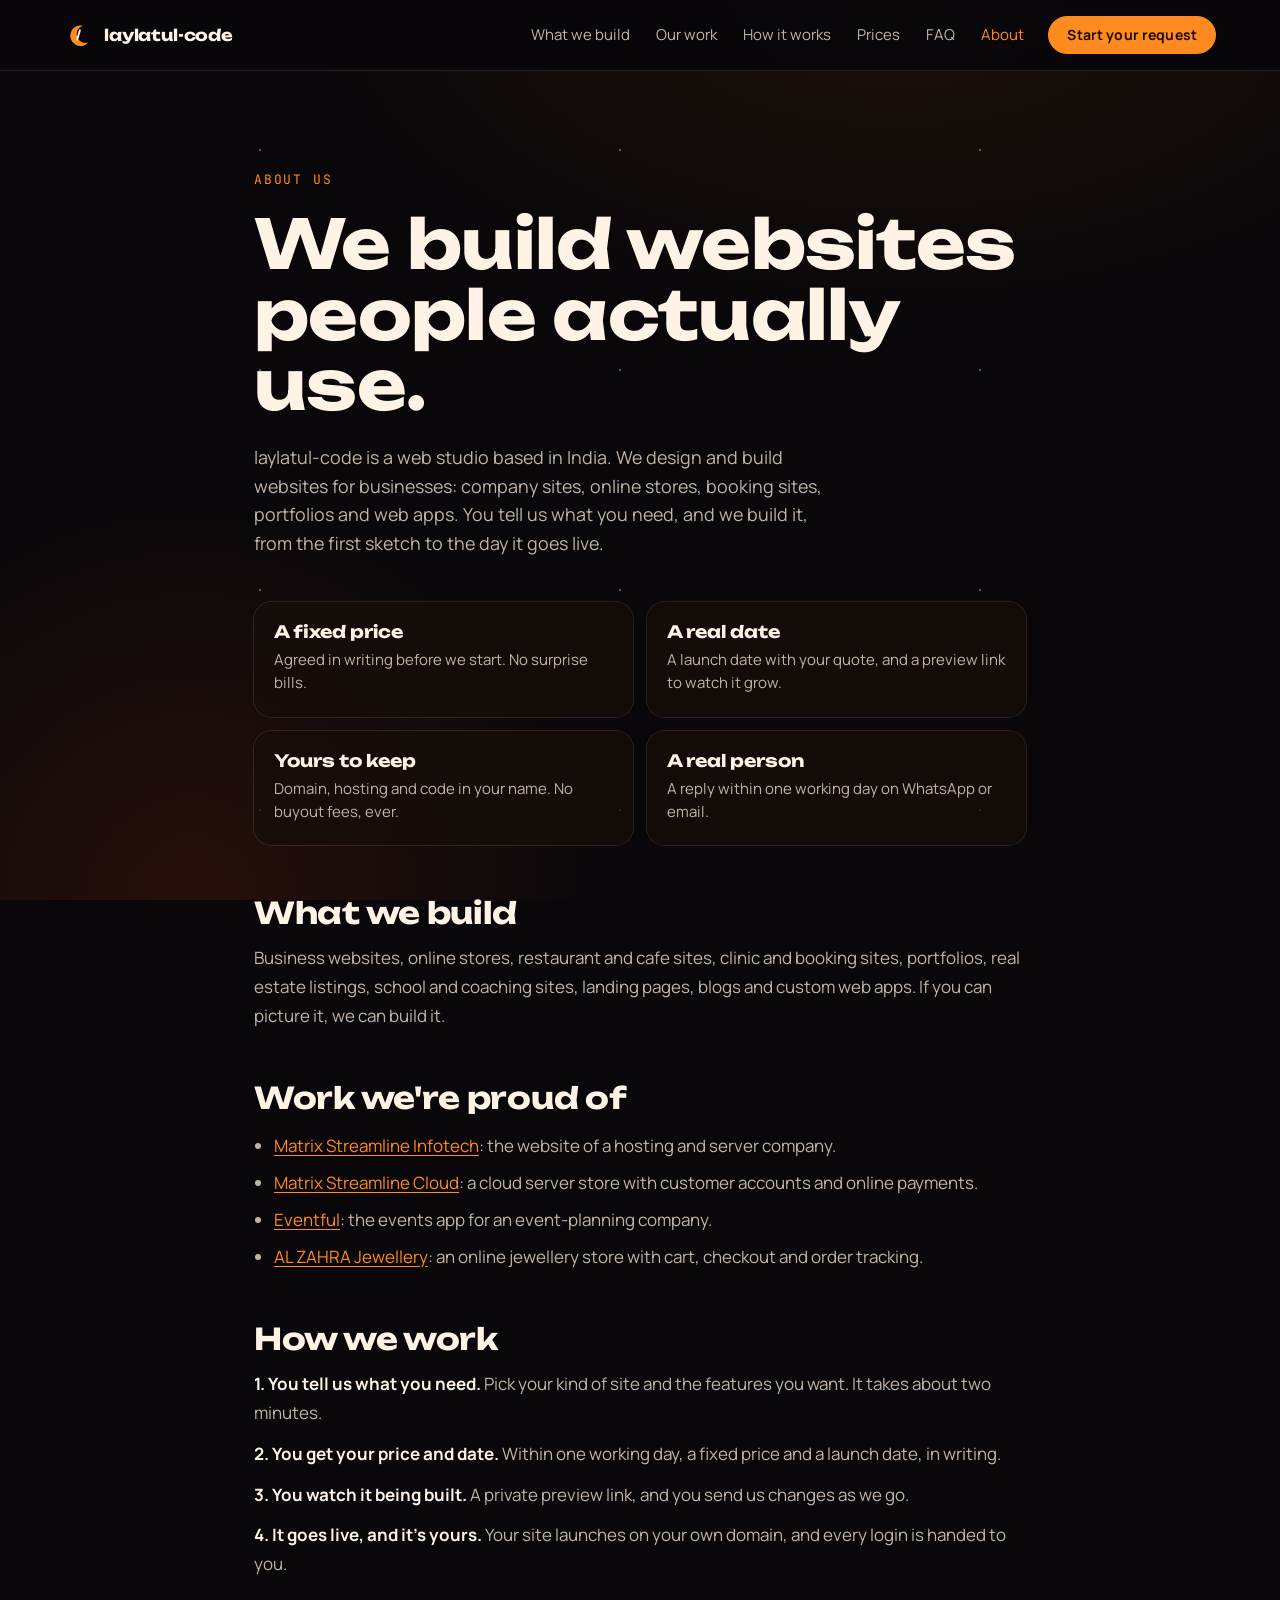
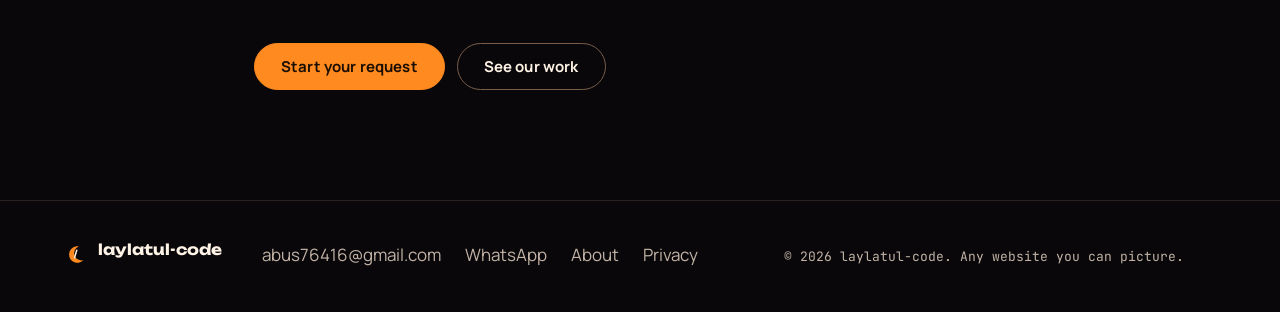
==== commit 6b36caba: "Remove AL NOOR from our work The owner asked to drop it. The Work section keeps four projects, laid " ====
--- a/laylatul-code/about.html
+++ b/laylatul-code/about.html
@@ -60,7 +60,6 @@
       <li><a href="https://my.matrixstreamline.com" target="_blank" rel="noopener">Matrix Streamline Cloud</a>: a cloud server store with customer accounts and online payments.</li>
       <li><a href="https://app.heyeventful.com/events" target="_blank" rel="noopener">Eventful</a>: the events app for an event-planning company.</li>
       <li><a href="https://alzahrajewels.com/" target="_blank" rel="noopener">AL ZAHRA Jewellery</a>: an online jewellery store with cart, checkout and order tracking.</li>
-      <li><a href="https://syedjunaid07-max.github.io/alnoor-jewellery/shop.html" target="_blank" rel="noopener">AL NOOR Jewellery</a>: a jewellery shop with categories, wishlist and cart.</li>
     </ul>
 
     <h2>How we work</h2>
--- a/laylatul-code/assets/style.css
+++ b/laylatul-code/assets/style.css
@@ -454,13 +454,13 @@
 .req .bform > :nth-child(4){animation-delay:.58s}
 .req .bform > :nth-child(n+5){animation-delay:.66s}
 .req .blueprint{animation-delay:.45s}
-.req-x{position:absolute;top:16px;right:16px;z-index:3;width:46px;height:46px;border-radius:50%;border:1px solid rgba(255,138,31,.45);background:rgba(12,8,6,.85);display:grid;place-items:center;cursor:pointer;transition:rotate .35s var(--ease-out),background .3s,box-shadow .3s}
+.req-x{position:absolute;top:16px;right:16px;z-index:8;width:46px;height:46px;border-radius:50%;border:1px solid rgba(255,138,31,.45);background:rgba(12,8,6,.85);display:grid;place-items:center;cursor:pointer;transition:rotate .35s var(--ease-out),background .3s,box-shadow .3s}
 .req-x svg{width:20px;height:20px;fill:none;stroke:#ffe2bf;stroke-width:2.2;stroke-linecap:round}
 .req-x:hover{rotate:90deg;background:rgba(255,138,31,.18);box-shadow:0 0 22px rgba(255,138,31,.45)}
 .req-x:focus-visible{outline:2px solid var(--accent);outline-offset:3px}
 
 /* the "don't go yet" card */
-.req-stay{position:absolute;inset:0;z-index:4;display:grid;place-items:center;padding:56px 20px 20px;overflow:auto;border-radius:inherit;background:rgba(6,4,3,.72);-webkit-backdrop-filter:blur(7px);backdrop-filter:blur(7px);animation:reqfade .3s both}
+.req-stay{position:absolute;inset:0;z-index:9;display:grid;place-items:center;padding:56px 20px 20px;overflow:auto;border-radius:inherit;background:rgba(6,4,3,.72);-webkit-backdrop-filter:blur(7px);backdrop-filter:blur(7px);animation:reqfade .3s both}
 .req-stay[hidden]{display:none}
 .stay-card{position:relative;width:min(540px,100%);padding:64px clamp(22px,4vw,38px) 30px;border-radius:24px;text-align:center;
   background:radial-gradient(ellipse 80% 50% at 50% 0%,rgba(255,138,31,.16),transparent 70%),linear-gradient(180deg,#1b1008,#0b0705);
@@ -498,7 +498,7 @@
 }
 
 /* our work: real sites, each a card with a screenshot in a little browser frame */
-.work-grid{display:grid;grid-template-columns:repeat(auto-fit,minmax(min(100%,330px),1fr));gap:clamp(18px,2.4vw,28px)}
+.work-grid{display:grid;grid-template-columns:repeat(auto-fit,minmax(min(100%,270px),1fr));gap:clamp(18px,2.4vw,28px)}
 .work-card{position:relative;display:flex;flex-direction:column;border-radius:22px;overflow:hidden;text-decoration:none;color:inherit;background:linear-gradient(180deg,rgba(26,16,9,.92),rgba(11,8,6,.96));box-shadow:0 0 0 1px var(--line);transition:transform .45s var(--ease-out),box-shadow .45s}
 .work-card:hover,.work-card:focus-visible{transform:translateY(-6px);box-shadow:0 0 0 1px rgba(255,138,31,.6),0 18px 50px rgba(0,0,0,.5),0 0 40px rgba(255,138,31,.18);outline:none}
 .work-shot{position:relative;margin:14px 14px 0;border-radius:12px 12px 4px 4px;overflow:hidden;background:#0b0806;box-shadow:0 0 0 1px rgba(255,138,31,.22)}
@@ -529,3 +529,72 @@
 .prose a{color:var(--accent);text-underline-offset:3px}
 .prose strong{color:var(--text-primary)}
 .page-cta{display:flex;flex-wrap:wrap;gap:12px;margin-top:clamp(40px,6vw,64px)}
+
+/* ---------- phones: less scrolling. Two cards side by side, tighter sections ---------- */
+@media (max-width:620px){
+  section{padding-top:64px;padding-bottom:64px}
+  .sec-head{margin-bottom:28px}
+  /* our promises: a 2 x 2 grid of small cards */
+  .promise-list{grid-template-columns:repeat(2,minmax(0,1fr));gap:10px}
+  .promise-list li,.promise-list li:last-child{display:block;padding:16px 14px;border:1px solid var(--line);border-radius:16px;background:rgba(22,14,9,.6)}
+  .promise-list .num{display:block;font-size:12px;margin-bottom:10px}
+  .promise-list h3{font-size:15px;line-height:1.25;margin-bottom:6px}
+  .promise-list p{font-size:12.5px;line-height:1.5}
+  /* what we build */
+  .type-grid{gap:10px}
+  .type{padding:14px 12px;gap:4px}
+  .type svg{width:30px;height:30px;margin-bottom:6px}
+  .type b{font-size:14px}
+  .type span{font-size:12px}
+  /* our work: two per row */
+  .work-grid{grid-template-columns:repeat(2,minmax(0,1fr));gap:10px}
+  .work-card{border-radius:16px}
+  .work-shot{margin:8px 8px 0;border-radius:8px 8px 3px 3px}
+  .work-shot::before{height:12px;background:radial-gradient(circle at 8px 6px,#ff8a1f 2px,transparent 2.6px),radial-gradient(circle at 15px 6px,rgba(255,179,71,.7) 2px,transparent 2.6px),radial-gradient(circle at 22px 6px,rgba(255,210,122,.5) 2px,transparent 2.6px),#140d08}
+  .work-info{padding:12px 11px 14px;gap:5px}
+  .work-tag{font-size:9.5px;letter-spacing:.08em}
+  .work-info h3{font-size:14.5px;line-height:1.2}
+  .work-info p{font-size:12px;line-height:1.45;display:-webkit-box;-webkit-line-clamp:4;-webkit-box-orient:vertical;overflow:hidden}
+  .work-url{font-size:10px;overflow-wrap:anywhere}
+  .work-card:last-child:nth-child(odd){grid-column:1 / -1}
+  /* how it works: two per row */
+  .steps ol{grid-template-columns:repeat(2,minmax(0,1fr));gap:26px 14px}
+  .step-art{width:76px;height:76px;margin-bottom:12px}
+  .step-art svg{width:40px;height:40px}
+  .steps .num{margin-bottom:8px}
+  .steps h3{font-size:15.5px;margin-bottom:6px}
+  .steps p{font-size:12.5px;line-height:1.5}
+  /* prices: two per row, the third across the bottom */
+  .plans{grid-template-columns:repeat(2,minmax(0,1fr));gap:12px;max-width:none}
+  .plan{padding:24px 13px 14px;border-radius:18px}
+  .plan .tag{left:12px;top:-11px;font-size:9.5px;padding:5px 8px;letter-spacing:.04em}
+  .plan h3{font-size:17px}
+  .price{font-size:23px;margin:12px 0 8px}
+  .price small{font-size:10.5px;margin-bottom:5px}
+  .fit{font-size:12px;min-height:0}
+  .plan ul{margin:12px 0 14px;gap:7px;font-size:12px}
+  .plan li{gap:7px}
+  .plan li::before{width:5px;height:5px}
+  .plan .btn{padding:11px 10px;font-size:13px}
+  .plan:last-child:nth-child(odd){grid-column:1 / -1}
+  /* the request form: smaller chips, details two per row */
+  .bform fieldset{margin-bottom:24px}
+  .chips{gap:8px}
+  .chips span{min-height:38px;padding:7px 13px;font-size:14px}
+  .two{grid-template-columns:1fr 1fr;gap:10px}
+  .field{font-size:13px}
+  .field input,.field select,.field textarea{padding:11px 12px;font-size:15px}
+}
+
+/* ---------- the live sketch stays pinned at the top of the form on tablets and phones ---------- */
+@media (max-width:960px){
+  .blueprint{position:sticky;top:96px;z-index:5;order:-1;display:grid;grid-template-columns:auto minmax(0,1fr);grid-template-rows:auto auto;gap:6px 14px;align-items:center;padding:10px 14px 10px 10px;border-radius:16px;background:#100b08;box-shadow:0 0 0 1px var(--line),0 12px 30px rgba(0,0,0,.55)}
+  .blueprint #bp{grid-column:1;grid-row:1 / span 2;width:150px}
+  .blueprint #bp g{stroke-width:2.6}
+  .bp-label{grid-column:2;grid-row:1;flex-direction:column;gap:6px;margin:0;align-self:end}
+  .bp-note{grid-column:2;grid-row:2;margin:0;text-align:left;font-size:12px;align-self:start}
+  .req .blueprint{position:sticky;top:-19px;padding-right:58px}   /* inside the request window: pinned under the close button's reach */
+  .blueprint.ping{animation:bpping .7s var(--ease-out)}
+}
+@keyframes bpping{30%{box-shadow:0 0 0 1px rgba(255,138,31,.9),0 0 26px rgba(255,138,31,.5),0 12px 30px rgba(0,0,0,.55)}}
+@media (prefers-reduced-motion:reduce){.blueprint.ping{animation:none}}
